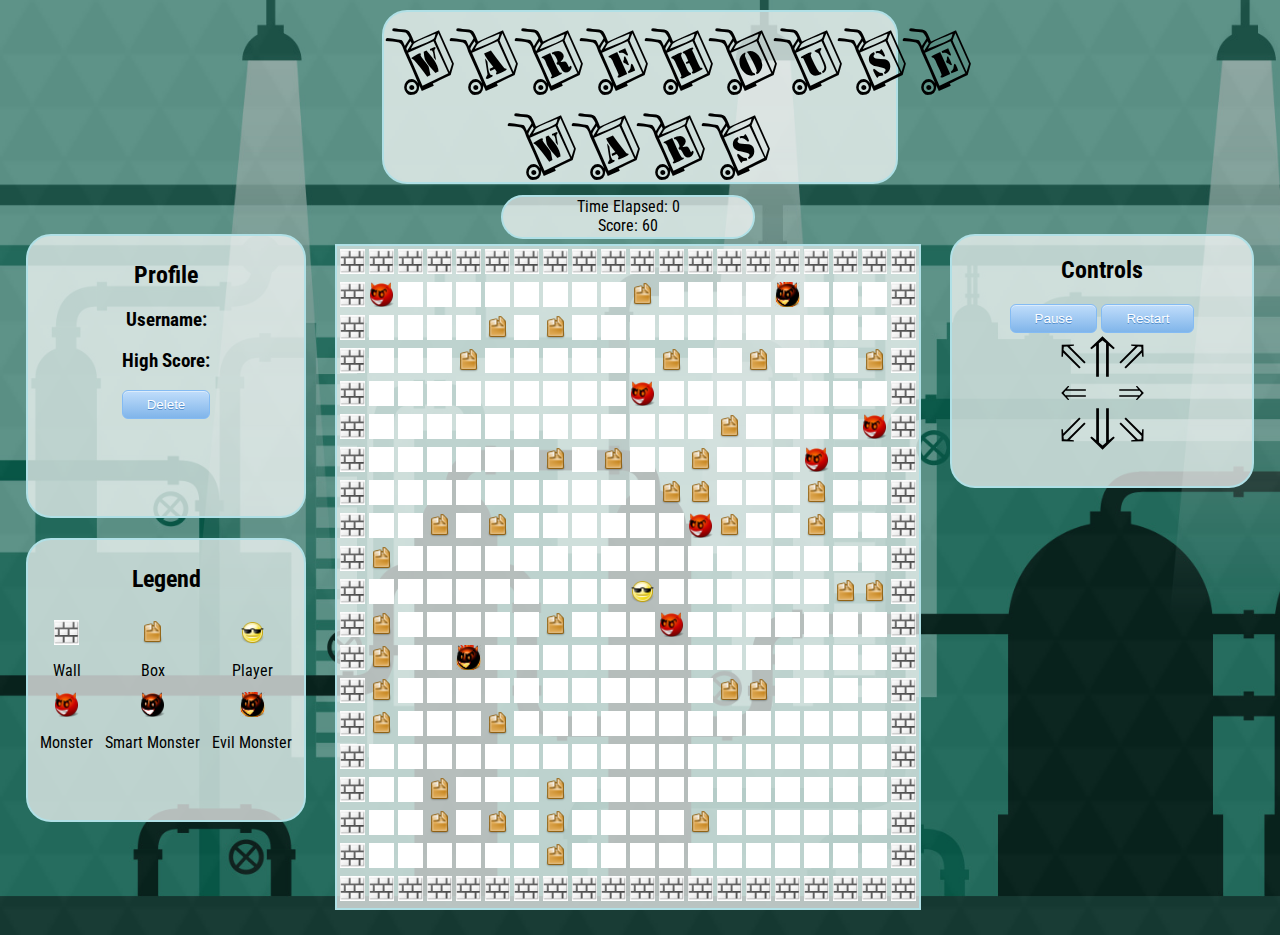
==== warehouseWars/index.html @ 0ecc6880 "Added warehouse wars, changes started for wicked" ====
<!DOCTYPE html>
<html lang="en">
	<head>
		<meta charset="utf-8">
		<meta HTTP-EQUIV="EXPIRES" CONTENT="-1">
		<title>Computing Science 309 Warehouse Wars</title>
		<script language="javascript" src="jquery-3.3.1.min.js" > </script>
		<!--<script language="javascript" src="ww.js" > </script>-->
		<script language="javascript" src="actors.js" > </script>
		<script language="javascript" src="stage.js" > </script>
		<script language="javascript" src="ww_client.js"></script>
		<link href="style.css" type="text/css" rel="stylesheet"/>
		<link href="https://fonts.googleapis.com/css?family=Roboto+Condensed" rel="stylesheet">
		<audio autoplay loop>
		  <source src="sounds/790340_dj-N-Theory-of-Everything-.mp3" type="audio/mpeg">
		  Your browser does not support the audio element.
		</audio>
		<script> 
			map=null;
			player=null;
			var time = 0;
			// SOME GLUE CODE CONNECTING THIS PAGE TO THE STAGE
			interval=null;
			var state = "login";
			function setupGame(){
				var width = 20;
				var height = 20;
				var num_monsters = 0;
				
				var mapObjects = [];
				var mapExists =[];
				
				player = new Player("player", width / 2, height / 2);
				mapExists.push(this.width / 2 + "_" + this.height / 2)
				
				//Adds boxes
				for (var i = 0; i < 40; i++){
					var ranX = Math.floor(Math.random() * (width - 2 - 1 + 1) ) + 1;
					var ranY = Math.floor(Math.random() * (height - 2 - 1 + 1) ) + 1;
					if(mapExists.indexOf(ranX + "_" + ranY)==-1){
						mapExists.push(ranX + "_" + ranY);
						mapObjects.push(new Box(i,ranX,ranY));
					}
				}
				
				//Adds monsters
				for (var i = 0; i < 8; i++){
					var ranX = Math.floor(Math.random() * (width - 2 - 1 + 1) ) + 1;
					var ranY = Math.floor(Math.random() * (height - 2 - 1 + 1) ) + 1;
					if(mapExists.indexOf(ranX + "_" + ranY)==-1){
						mapExists.push(ranX + "_" + ranY);
						mapObjects.push(new Monster(i,ranX,ranY));
						num_monsters += 1;
					}
				}
				
				//Horizontal Walls
				for (var w = 0; w < width; w++){
					mapObjects.push(new Wall("wall_"+w+"_0",w,0));
					mapObjects.push(new Wall("wall_"+w+"_"+height-1,w,height-1));
				}
				
				//Vertical Walls
				for (var h = 1; h < height-1; h++){
					mapObjects.push(new Wall("wall_0_"+h,0,h));
					mapObjects.push(new Wall("wall_"+width-1+"_"+h,width-1,h));
				}
				
				map=new Map(width,height,"stage");
				map.gameSetup(mapObjects, player, num_monsters);
			}
			function keyListener(e) {
				map.player.keypress(e.keyCode, map);
			}
			function startGame(){
				// put the game board into div with id stage
				// start clock to signal when to move
				// start accepting key bindings
				interval=setInterval(function(){map.step();}, 1000);
				window.addEventListener('keydown',keyListener);
			}
			function svg_move(direction){
				map.player.keypress(direction,map);
			}
			function pauseGame(){
				
				var button = document.getElementById("pauseButton")
				if(map.player.pauseSwitch()){
					clearInterval(interval);
					button.innerText = "Unpause";
					return;
				}
				interval=setInterval(function(){map.step();}, 1000);
				button.innerText = "Pause";
				
			}
			function restart(){
				clearInterval(interval);
				document.getElementById("pauseButton").innerText ="Pause";
				setupGame();
				startGame();
			}

			$(function(){
				$("#game").show();
				$("#register").hide();
				$("#login").hide();
				setTop10();
				document.getElementById("login_btn").onclick = function(){loginUser()};
				document.getElementById("register_login_btn").onclick = function(){showRegister()};
				document.getElementById("register_new_btn").onclick = function(){registerUser()};
				document.getElementById("back").onclick = function(){showLogin()};
				document.getElementById("delete_btn").onclick = function(){deleteUser()};
				$("#login_error_message").html("");
				$("#login_error_message").show();
				$("#register_error_message").html("");
				$("#register_error_message").show();
				setupGame();
				startGame();
				//showLogin();
			});
		</script>
	</head>
	<body>
			<h1>WAREHOUSE WARS</h1>
			
			<section id="login">
				<h2>Login Form</h2>
				<input type="text" class="form_input" placeholder="username" maxlength="19" id="login_username" required/><br>
				<input type="password"class="form_input" placeholder="password" maxlength="19" id="login_password" required/><br>

				<button type="button" id="login_btn"/>Login</button>
				<button type="button" id="register_login_btn"/>Register</button>
				<p id="login_error_message" style="color: red"></p>
				<table id="top10List"></table>
			</section>
			<section id="register">
				<h2>Register</h2>
				<input type="text" class="form_input" placeholder="username" maxlength="19" id="register_username" required/><br>
				<input type="password" class="form_input" placeholder="password" maxlength="19" id="register_password" required/><br>
				<input type="password" class="form_input" placeholder="confirm password" maxlength="19" id="register_confirmation_password" required/><br>
				<form id="radio_buttons_choices" style="width: fit-content;">
					<input type="radio" name="gender" id="male_radio" value="Male"/><label>Male</label>
					<input type="radio" name="gender" id="female_radio" value="Female"/><label>Female</label>
					<input type="radio" name="gender" id="other_radio" value="Other" checked="checked"/><label>Other</label>
				</form>
				<form id="checkbox_form" style="width: fit-content">
					<input type="checkbox" class="form_input" id="terms"/><label>I agree I won't copy your code</label>
				</form>
				<br>
				<button type="button" id="back"/>Back</button>
				<button type="button" id="register_new_btn"/>Register</button>
				<br>
				<p id="register_error_message" style="color:red">Cannot register user</p>
			</section>

			<section id="game">
				<div id="container">
				<div id="profile">
					<h2>Profile</h2>
						<h3>Username:</h3><p id="profile_username"></p>
						<h3>High Score:</h3><p id="profile_score"></p>
						<button type="button" id="delete_btn">Delete</button>
				</div>
				<div id="legend">
					<h2>Legend</h2>
					<table class="legend">
						<tr>
							<td> <img src="icons/wall.jpeg" id="wallImage" /> </td>
							<td> <img src="icons/emblem-package-2-24.png" id="boxImage" /> </td>
							<td> <img src="icons/face-cool-24.png" id="playerImage" /> </td>
						</tr>
						<tr>
							<td> Wall </td>
							<td> Box </td>
							<td> Player </td>
						</tr>
						<tr>
							<td> <img src="icons/face-devil-grin-24.png" id="monsterImage" /> </td>
							<td> <img src="icons/face-devil-grin-25.png" id="monsterImage" /> </td>
							<td> <img src="icons/face-devil-grin-26.png" id="monsterImage" /></td>
						</tr>
						<tr>
							<td> Monster </td>
							<td> Smart Monster </td>
							<td> Evil Monster </td>
						</tr>
					</table><br>
					
				</div>
				
				</div>
				<div id="stage">
					<div id="data">
						Time Elapsed: <span id="timePassed">0</span><br/>
						Score: <span id="scoreBoard">60</span>
					</div>
					<table id="map"></table>
				</div>
				<div id="controls">
					<h2>Controls</h2>
					<button type="button" onclick="pauseGame();" id="pauseButton">Pause</button>   <button type="button" onclick="restart();" id="restartButton">Restart</button>
					<table class="controls">
						<tr>
							<td><img src="icons/north_west.svg" onclick="svg_move(81);" /></td>
							<td><img src="icons/north.svg" onclick="svg_move(87);" /></td>
							<td><img src="icons/north_east.svg" onclick="svg_move(69);" onclick="svg_move(69);"/></td>
						</tr>
						<tr>
							<td><img src="icons/west.svg" onclick="svg_move(65);"/></td>
							<td>&nbsp;</td>
							<td><img src="icons/east.svg" onclick="svg_move(68);"/></td>
						</tr>
						<tr>
							<td><img src="icons/south_west.svg" onclick="svg_move(90);"/></td>
							<td><img src="icons/south.svg" onclick="svg_move(88);"/></td>
							<td><img src="icons/south_east.svg" onclick="svg_move(67);"/></td>
						</tr>
						</table>
				</div>
				
			</section>
	</body>
</html>
---- warehouseWars/style.css ----
@font-face {
font-family: "Moving Day";

src: 
url("fonts/kr_moving_day-webfont.woff") format("woff"),
url("fonts/kr_moving_day-webfont.ttf") format("ttf"),
url("fonts/kr_moving_day-webfont.woff2") format("woff2");
}

img {
	width: 25px;
}

h1{
	width: 40%;
	border: 2px solid powderblue;
	background: rgba(255, 255, 255, 0.7);
	border-radius: 25px;
	font-family: 'Moving Day', Arial, sans-serif;
	font-weight:normal;
	font-style:normal;
	font-size: 100px;
	margin: 10px auto 50px auto;
	text-align: center;
	animation-duration: 3s;
	animation-name: slidein;
}

@keyframes slidein {
  from {
    margin-left: -100%;
    width: 40%; 
  }

  to {
    margin-left: 30%;
    width: 40%;
  }
}

body{
	background-image: url("dark-triangles.png"), url("industrial-background.jpg");
	background-size: cover;
	font-family: 'Roboto Condensed', sans-serif;
	margin: 0;
	padding: 0;
	padding-bottom: 20px;
}


#login, #register {
	margin: auto;
	text-align: center;
}

#login input, #login button, #register input, #register button {
	margin: 5px;
}

#login input, #register input {
	padding: 10px;
	border-radius: 10px;
}

#login h2, #register h2{
	font-size: 300%;
	font-weight: 500;
	color: white;
	-webkit-text-fill-color: white; /* Will override color (regardless of order) */
	-webkit-text-stroke-width: 1px;
	-webkit-text-stroke-color: black;
}

#top10List{
	margin: auto;
	border-radius: 5px;
	border: 2px solid powderblue;
	background-color: rgba(255, 255, 255, 0.7);
}
#radio_buttons_choices, #checkbox_form{
	margin: 10px auto 10px auto;
	width: 300px;
	border-radius: 5px;
	border: 2px solid powderblue;
	background-color: rgba(255, 255, 255, 0.7);
}



#game{
	margin: 0 auto;
	text-align: center;
	padding: 0;
	padding: 0;
}

#profile_table{
	text-align: center;
}

#container{
	vertical-align: top;
	text-align: center;
	width: 300px;
	display: inline-block;
	animation-duration: 3s;
	animation-name: slideup;
}

#profile, #legend {
	height: 270px;
	margin: 0 20px 20px 0;
	padding: 5px;
	border-radius: 25px;
	border: 2px solid powderblue;
	background-color: rgba(255, 255, 255, 0.7);
}

.legend{
	margin: auto;
}

.legend td{padding:5px;}

#stage{
	vertical-align: top;
	display: inline-block;
	text-align: center;
	padding: 5px;
	margin: -44px 0 0 0;
}

#data{
	display: inline-block;
	width: 250px;
	height: 40px;
	border: 2px solid powderblue;
	background: rgba(255, 255, 255, 0.7);
	border-radius: 25px;
	margin: 0 0 5px 0;
}

#map{
	border: 2px solid powderblue;
	background: rgba(255, 255, 255, 0.7);
}

#controls{
	vertical-align: top;
	width: 300px;
	height: 250px;
	margin: 0 0 0 20px;
	border-radius: 25px;
	border: 2px solid powderblue;
	background-color: rgba(255, 255, 255, 0.7);
	display: inline-block;
	animation-duration: 3s;
	animation-name: slideup;
}

.controls{
	margin: auto;
}

button {
	box-shadow: rgb(220, 236, 251) 0px 1px 0px 0px inset; 
	background: linear-gradient(rgb(189, 219, 250) 5%, rgb(128, 181, 234) 100%) rgb(189, 219, 250); 
	border-radius: 6px; border: 1px solid rgb(132, 187, 243); 
	display: inline-block; 
	cursor: pointer; 
	color: rgb(255, 255, 255); 
	padding: 6px 24px; 
	text-decoration: none;
	text-shadow: rgb(82, 142, 204) 0px 1px 0px;
}

button:hover {
  background: #b2c8d4;
  background-image: -webkit-linear-gradient(top, #b2c8d4, #74b0d6);
  background-image: -moz-linear-gradient(top, #b2c8d4, #74b0d6);
  background-image: -ms-linear-gradient(top, #b2c8d4, #74b0d6);
  background-image: -o-linear-gradient(top, #b2c8d4, #74b0d6);
  background-image: linear-gradient(to bottom, #b2c8d4, #74b0d6);
  text-decoration: none;
  cursor: pointer;
}

@keyframes slideup {
  from {
    margin-top: 100%;
  }

  to {
    margin-top: 0%;
  }
}
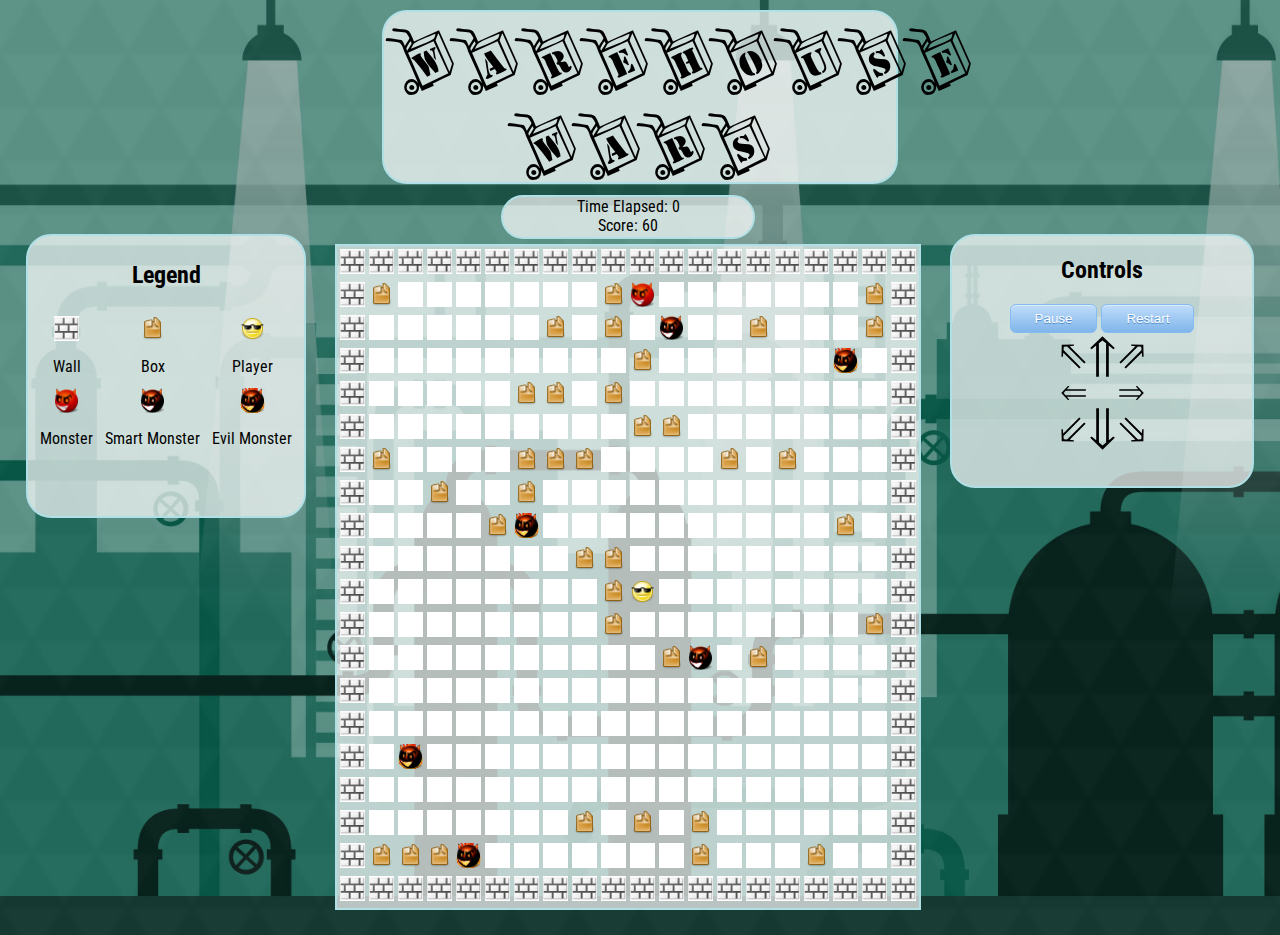
==== commit c1f71155: "profile removed in ww" ====
--- a/warehouseWars/index.html
+++ b/warehouseWars/index.html
@@ -115,6 +115,7 @@
 				$("#login_error_message").show();
 				$("#register_error_message").html("");
 				$("#register_error_message").show();
+				$("#profile").hide();
 				setupGame();
 				startGame();
 				//showLogin();
